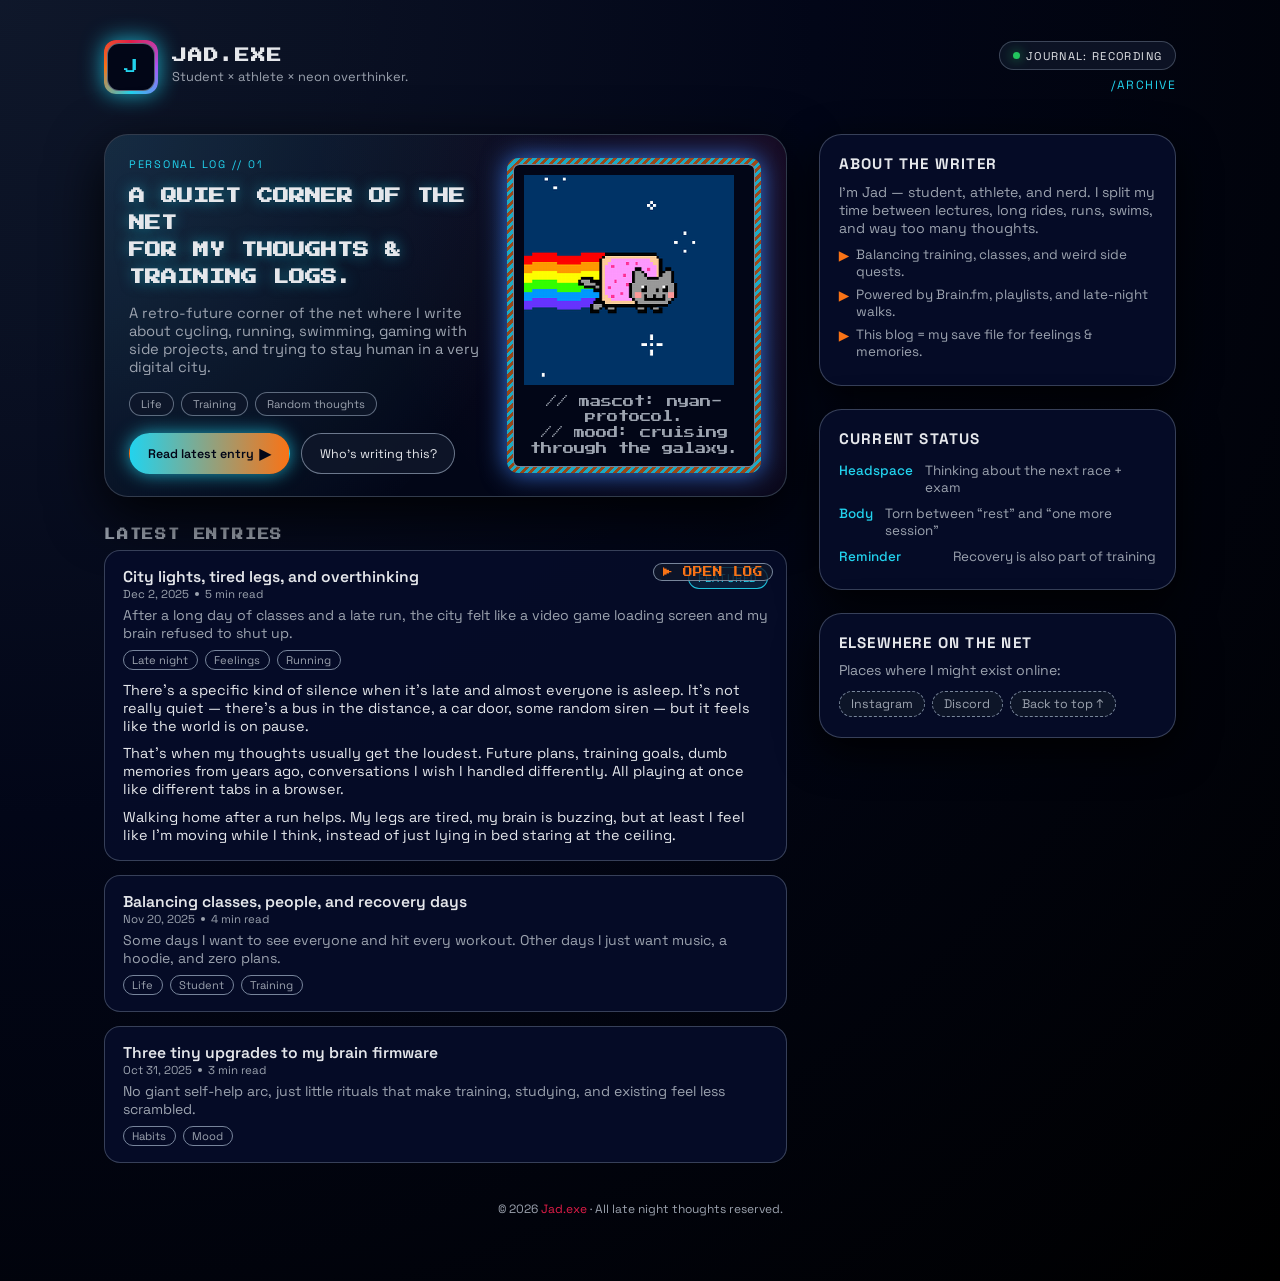
==== legacy/index.html @ fe8268d1 "Add files via upload" ====
<!DOCTYPE html>
<html lang="en">
<head>
  <meta charset="UTF-8" />
  <title>Jad.exe | Neon Journal</title>
  <meta name="viewport" content="width=device-width, initial-scale=1" />

  <!-- Retro pixel-style font -->
  <link rel="preconnect" href="https://fonts.googleapis.com">
  <link rel="preconnect" href="https://fonts.gstatic.com" crossorigin>
  <link
    href="https://fonts.googleapis.com/css2?family=Press+Start+2P&family=Space+Grotesk:wght@400;500;700&display=swap"
    rel="stylesheet"
  >

  <style>
    :root {
      --bg: #050816;
      --bg-alt: #05020f;
      --text: #e5e7eb;
      --muted: #9ca3af;
      --accent: #22d3ee;   /* cyan */
      --accent-2: #f97316; /* neon orange */
      --accent-3: #e11d48; /* magenta */
      --card: rgba(6, 12, 40, 0.96);
      --border: rgba(148, 163, 184, 0.35);
      --shadow-neon: 0 0 22px rgba(34, 211, 238, 0.8);
    }

    * {
      margin: 0;
      padding: 0;
      box-sizing: border-box;
    }

    body {
      min-height: 100vh;
      font-family: "Space Grotesk", system-ui, -apple-system, BlinkMacSystemFont,
        "Segoe UI", sans-serif;
      background: radial-gradient(circle at 0% 0%, #0f172a 0, #020617 45%, #000 100%);
      color: var(--text);
      display: flex;
      justify-content: center;
      position: relative;
      overflow-x: hidden;
    }

    /* scanline overlay */
    body::before {
      content: "";
      pointer-events: none;
      position: fixed;
      inset: 0;
      background-image: linear-gradient(
        rgba(255, 255, 255, 0.03) 1px,
        transparent 1px
      );
      background-size: 100% 2px;
      mix-blend-mode: soft-light;
      opacity: 0.45;
      z-index: 0;
    }

    .page {
      position: relative;
      z-index: 1;
      width: 100%;
      max-width: 1120px;
      padding: 2.5rem 1.5rem 4rem;
    }

    header {
      display: flex;
      justify-content: space-between;
      align-items: center;
      gap: 1.5rem;
      margin-bottom: 2.5rem;
    }

    .brand {
      display: flex;
      align-items: center;
      gap: 0.9rem;
    }

    .avatar {
      width: 54px;
      height: 54px;
      border-radius: 12px;
      padding: 3px;
      background: conic-gradient(
        from 180deg,
        #22d3ee,
        #f97316,
        #e11d48,
        #a855f7,
        #22d3ee
      );
      display: flex;
      align-items: center;
      justify-content: center;
      box-shadow: var(--shadow-neon);
    }

    .avatar-inner {
      width: 100%;
      height: 100%;
      border-radius: inherit;
      background: #020617;
      border: 1px solid rgba(148, 163, 184, 0.6);
      display: flex;
      align-items: center;
      justify-content: center;
      font-family: "Press Start 2P", system-ui, sans-serif;
      font-size: 0.85rem;
      color: var(--accent);
    }

    .brand-text h1 {
      font-family: "Press Start 2P", system-ui, sans-serif;
      font-size: 0.9rem;
      letter-spacing: 0.12em;
      text-transform: uppercase;
      margin-bottom: 0.3rem;
    }

    .brand-text p {
      font-size: 0.8rem;
      color: var(--muted);
    }

    .header-right {
      display: flex;
      flex-direction: column;
      align-items: flex-end;
      gap: 0.4rem;
    }

    .status-pill {
      border-radius: 999px;
      border: 1px solid var(--border);
      padding: 0.4rem 0.8rem;
      font-size: 0.7rem;
      text-transform: uppercase;
      letter-spacing: 0.12em;
      display: inline-flex;
      align-items: center;
      gap: 0.4rem;
      background: rgba(15, 23, 42, 0.8);
    }

    .status-dot {
      width: 7px;
      height: 7px;
      border-radius: 999px;
      background: #22c55e;
      box-shadow: 0 0 12px rgba(34, 197, 94, 0.9);
    }

    .nav-link {
      font-size: 0.75rem;
      color: var(--accent);
      text-decoration: none;
      text-transform: uppercase;
      letter-spacing: 0.12em;
    }

    .nav-link:hover {
      text-decoration: underline;
    }

    main {
      display: grid;
      grid-template-columns: minmax(0, 2.1fr) minmax(0, 1.1fr);
      gap: 2rem;
      align-items: flex-start;
    }

    @media (max-width: 880px) {
      main {
        grid-template-columns: minmax(0, 1fr);
      }
      header {
        flex-direction: column;
        align-items: flex-start;
      }
      .header-right {
        align-items: flex-start;
      }
    }

    /* HERO */

    .hero {
      position: relative;
      border-radius: 1.5rem;
      border: 1px solid rgba(55, 65, 81, 0.9);
      background: radial-gradient(circle at top left, #0f172a, #020617 60%);
      padding: 1.4rem 1.5rem;
      box-shadow: 0 18px 55px rgba(0, 0, 0, 0.9);
      overflow: hidden;
      display: grid;
      grid-template-columns: minmax(0, 1.4fr) minmax(0, 1fr);
      gap: 1.3rem;
    }

    @media (max-width: 720px) {
      .hero {
        grid-template-columns: minmax(0, 1fr);
      }
    }

    .hero::before {
      content: "";
      position: absolute;
      inset: -40%;
      background:
        radial-gradient(circle at 0% 0%, rgba(56, 189, 248, 0.23), transparent 55%),
        radial-gradient(circle at 100% 0%, rgba(236, 72, 153, 0.18), transparent 55%);
      mix-blend-mode: screen;
      opacity: 0.85;
      pointer-events: none;
    }

    .hero-inner {
      position: relative;
      z-index: 1;
    }

    .hero-label {
      font-size: 0.68rem;
      letter-spacing: 0.16em;
      text-transform: uppercase;
      color: var(--accent);
      margin-bottom: 0.7rem;
    }

    .hero-title {
      font-family: "Press Start 2P", system-ui, sans-serif;
      font-size: 1rem;
      line-height: 1.7;
      text-transform: uppercase;
      margin-bottom: 0.8rem;
      text-shadow: 0 0 14px rgba(34, 211, 238, 0.5);
    }

    .hero-subtitle {
      font-size: 0.92rem;
      color: var(--muted);
      max-width: 32rem;
      margin-bottom: 1rem;
    }

    .hero-tags {
      display: flex;
      flex-wrap: wrap;
      gap: 0.4rem;
      margin-bottom: 1.1rem;
    }

    .hero-tag {
      font-size: 0.7rem;
      padding: 0.24rem 0.7rem;
      border-radius: 999px;
      border: 1px solid rgba(148, 163, 184, 0.6);
      background: rgba(15, 23, 42, 0.85);
      color: var(--muted);
    }

    .hero-cta {
      display: flex;
      flex-wrap: wrap;
      gap: 0.7rem;
    }

    .btn-primary,
    .btn-ghost {
      font-size: 0.78rem;
      padding: 0.55rem 1.1rem;
      border-radius: 999px;
      border: 1px solid rgba(148, 163, 184, 0.7);
      background: rgba(15, 23, 42, 0.9);
      color: var(--text);
      display: inline-flex;
      align-items: center;
      gap: 0.35rem;
      text-decoration: none;
      cursor: pointer;
      transition: transform 0.1s ease, box-shadow 0.1s ease, border-color 0.1s ease;
    }

    .btn-primary {
      background: linear-gradient(90deg, #22d3ee, #f97316);
      border-color: transparent;
      color: #020617;
      box-shadow: 0 0 18px rgba(34, 211, 238, 0.75);
      font-weight: 600;
    }

    .btn-primary:hover {
      transform: translateY(-1px);
      box-shadow: 0 0 26px rgba(34, 211, 238, 0.9);
    }

    .btn-ghost:hover {
      transform: translateY(-1px);
      border-color: var(--accent);
      box-shadow: 0 0 18px rgba(34, 211, 238, 0.5);
    }

    .btn-primary .chevron {
      font-size: 1rem;
    }

    /* HERO IMAGE */

    .hero-art {
      position: relative;
      z-index: 1;
      display: flex;
      align-items: center;
      justify-content: center;
    }

    .pixel-frame {
      position: relative;
      padding: 0.4rem;
      border-radius: 0.7rem;
      background: repeating-linear-gradient(
        -45deg,
        rgba(249, 115, 22, 0.6),
        rgba(249, 115, 22, 0.6) 3px,
        rgba(34, 211, 238, 0.8) 3px,
        rgba(34, 211, 238, 0.8) 6px
      );
      box-shadow: 0 0 26px rgba(59, 130, 246, 0.9);
      animation: framePulse 3.2s infinite alternate;
    }

    .pixel-frame-inner {
      border-radius: 0.4rem;
      background: #020617;
      padding: 0.6rem;
      border: 1px solid rgba(148, 163, 184, 0.8);
    }

    .pixel-frame img {
      display: block;
      width: 210px;
      height: 210px;
      image-rendering: pixelated;
    }

    .pixel-caption {
      margin-top: 0.55rem;
      font-size: 0.7rem;
      text-align: center;
      color: var(--muted);
      font-family: "Press Start 2P", system-ui, sans-serif;
      line-height: 1.4;
    }

    @keyframes framePulse {
      from {
        transform: translateY(2px);
        box-shadow: 0 0 16px rgba(34, 211, 238, 0.65);
      }
      to {
        transform: translateY(-2px);
        box-shadow: 0 0 30px rgba(236, 72, 153, 0.9);
      }
    }

    /* POSTS */

    .section-title {
      margin: 2rem 0 0.6rem;
      font-family: "Press Start 2P", system-ui, sans-serif;
      font-size: 0.7rem;
      text-transform: uppercase;
      letter-spacing: 0.16em;
      color: var(--muted);
    }

    .posts {
      display: flex;
      flex-direction: column;
      gap: 0.9rem;
    }

    .post {
      position: relative;
      border-radius: 1rem;
      border: 1px solid var(--border);
      background: var(--card);
      padding: 1rem 1.1rem;
      cursor: pointer;
      transition: transform 0.12s ease, box-shadow 0.12s ease,
        border-color 0.12s ease;
      overflow: hidden;
    }

    .post::before {
      content: "";
      position: absolute;
      inset: 0;
      background: linear-gradient(
        90deg,
        transparent,
        rgba(56, 189, 248, 0.12),
        transparent
      );
      opacity: 0;
      pointer-events: none;
      transition: opacity 0.12s ease;
    }

    .post:hover {
      transform: translateY(-2px);
      border-color: rgba(56, 189, 248, 0.8);
      box-shadow: 0 16px 40px rgba(15, 23, 42, 0.85);
    }

    .post:hover::before {
      opacity: 1;
    }

    .post-header {
      display: flex;
      justify-content: space-between;
      align-items: flex-start;
      gap: 0.8rem;
      margin-bottom: 0.3rem;
    }

    .post-title {
      font-size: 0.98rem;
      font-weight: 600;
    }

    .post-meta {
      font-size: 0.72rem;
      color: var(--muted);
      display: flex;
      flex-wrap: wrap;
      gap: 0.4rem;
      align-items: center;
    }

    .post-meta-dot {
      width: 4px;
      height: 4px;
      border-radius: 999px;
      background: var(--muted);
    }

    .pill {
      font-size: 0.7rem;
      padding: 0.18rem 0.6rem;
      border-radius: 999px;
      background: rgba(34, 211, 238, 0.1);
      border: 1px solid rgba(34, 211, 238, 0.9);
      color: var(--accent);
      text-transform: uppercase;
      letter-spacing: 0.08em;
    }

    .post-excerpt {
      font-size: 0.88rem;
      color: var(--muted);
      margin-top: 0.25rem;
    }

    .post-tags {
      display: flex;
      flex-wrap: wrap;
      gap: 0.4rem;
      margin-top: 0.5rem;
    }

    .post-tag {
      font-size: 0.7rem;
      padding: 0.12rem 0.55rem;
      border-radius: 999px;
      border: 1px solid rgba(148, 163, 184, 0.8);
      color: var(--muted);
    }

    .post-body {
      margin-top: 0.7rem;
      font-size: 0.9rem;
      color: var(--text);
      display: none;
    }

    .post-body p + p {
      margin-top: 0.6rem;
    }

    .post-body ul {
      margin: 0.4rem 0 0 1.1rem;
      list-style: square;
      font-size: 0.9rem;
    }

    .post.open .post-body {
      display: block;
    }

    .post.open::after {
      content: "▶ OPEN LOG";
      position: absolute;
      top: 0.75rem;
      right: 0.8rem;
      font-size: 0.6rem;
      font-family: "Press Start 2P", system-ui, sans-serif;
      padding: 0.2rem 0.55rem;
      border-radius: 999px;
      background: rgba(15, 23, 42, 0.8);
      border: 1px solid rgba(148, 163, 184, 0.8);
      color: var(--accent-2);
    }

    /* SIDEBAR */

    aside {
      position: sticky;
      top: 1.5rem;
      align-self: flex-start;
    }

    @media (max-width: 880px) {
      aside {
        position: static;
      }
    }

    .card {
      background: var(--card);
      border-radius: 1.4rem;
      border: 1px solid var(--border);
      padding: 1.2rem 1.2rem 1.25rem;
      margin-bottom: 1.4rem;
      box-shadow: 0 14px 40px rgba(0, 0, 0, 0.9);
    }

    .card h2 {
      font-size: 0.95rem;
      margin-bottom: 0.6rem;
      text-transform: uppercase;
      letter-spacing: 0.08em;
    }

    .card p {
      font-size: 0.88rem;
      color: var(--muted);
    }

    .about-highlights {
      list-style: none;
      margin-top: 0.6rem;
      font-size: 0.84rem;
      color: var(--muted);
    }

    .about-highlights li {
      display: flex;
      gap: 0.4rem;
      margin-bottom: 0.35rem;
    }

    .about-highlights span.bullet {
      font-size: 0.85rem;
      color: var(--accent-2);
      margin-top: 0.06rem;
    }

    .list {
      list-style: none;
      margin-top: 0.45rem;
      font-size: 0.84rem;
      color: var(--muted);
    }

    .list li {
      display: flex;
      justify-content: space-between;
      gap: 0.8rem;
      padding: 0.28rem 0;
    }

    .list-label {
      font-weight: 500;
      color: var(--accent);
    }

    .socials {
      display: flex;
      flex-wrap: wrap;
      gap: 0.45rem;
      margin-top: 0.7rem;
    }

    .chip {
      font-size: 0.78rem;
      padding: 0.26rem 0.7rem;
      border-radius: 999px;
      border: 1px dashed rgba(148, 163, 184, 0.8);
      color: var(--muted);
      text-decoration: none;
      background: rgba(15, 23, 42, 0.9);
      transition: border-color 0.12s ease, box-shadow 0.12s ease;
    }

    .chip:hover {
      border-color: var(--accent);
      box-shadow: 0 0 15px rgba(34, 211, 238, 0.7);
    }

    footer {
      margin-top: 2.4rem;
      font-size: 0.75rem;
      color: var(--muted);
      text-align: center;
    }

    footer span.glitch {
      color: var(--accent-3);
    }
  </style>
</head>
<body>
  <div class="page">
    <header>
      <div class="brand">
        <div class="avatar">
          <div class="avatar-inner">J</div>
        </div>
        <div class="brand-text">
          <h1>Jad.exe</h1>
          <p>Student × athlete × neon overthinker.</p>
        </div>
      </div>

      <div class="header-right">
        <div class="status-pill">
          <span class="status-dot"></span>
          <span>Journal: Recording</span>
        </div>
        <a href="archive.html" class="nav-link">/archive</a>
      </div>
    </header>

    <main>
      <!-- LEFT: HERO + POSTS -->
      <section aria-label="Main content">
        <section class="hero" id="top">
          <div class="hero-inner">
            <p class="hero-label">Personal log // 01</p>
            <h2 class="hero-title">
              A quiet corner of the net<br />for my thoughts &amp; training logs.
            </h2>
            <p class="hero-subtitle">
              A retro-future corner of the net where I write about cycling,
              running, swimming, gaming with side projects, and trying to stay
              human in a very digital city.
            </p>

            <div class="hero-tags">
              <span class="hero-tag">Life</span>
              <span class="hero-tag">Training</span>
              <span class="hero-tag">Random thoughts</span>
            </div>

            <div class="hero-cta">
              <a href="#latest" class="btn-primary">
                <span>Read latest entry</span>
                <span class="chevron">▶</span>
              </a>
              <a href="#about" class="btn-ghost">
                <span>Who’s writing this?</span>
              </a>
            </div>
          </div>

          <div class="hero-art">
            <div class="pixel-frame">
              <div class="pixel-frame-inner">
                <!-- MAIN CAT IMAGE -->
                <img src="nyan_cat.png" alt="Pixel cat flying through space" />
                <div class="pixel-caption">
                  // mascot: nyan-protocol.<br />
                  // mood: cruising through the galaxy.
                </div>
              </div>
            </div>
          </div>
        </section>

        <h3 class="section-title" id="latest">Latest entries</h3>

        <section class="posts">
          <!-- POST 1 -->
          <article class="post open">
            <div class="post-header">
              <div>
                <h4 class="post-title">City lights, tired legs, and overthinking</h4>
                <div class="post-meta">
                  <span>Dec 2, 2025</span>
                  <span class="post-meta-dot"></span>
                  <span>5 min read</span>
                </div>
              </div>
              <span class="pill">Featured</span>
            </div>
            <p class="post-excerpt">
              After a long day of classes and a late run, the city felt like a
              video game loading screen and my brain refused to shut up.
            </p>
            <div class="post-tags">
              <span class="post-tag">Late night</span>
              <span class="post-tag">Feelings</span>
              <span class="post-tag">Running</span>
            </div>
            <div class="post-body">
              <p>
                There’s a specific kind of silence when it’s late and almost
                everyone is asleep. It’s not really quiet — there’s a bus in the
                distance, a car door, some random siren — but it feels like the
                world is on pause.
              </p>
              <p>
                That’s when my thoughts usually get the loudest. Future plans,
                training goals, dumb memories from years ago, conversations I
                wish I handled differently. All playing at once like different
                tabs in a browser.
              </p>
              <p>
                Walking home after a run helps. My legs are tired, my brain is
                buzzing, but at least I feel like I’m moving while I think,
                instead of just lying in bed staring at the ceiling.
              </p>
            </div>
          </article>

          <!-- POST 2 -->
          <article class="post">
            <div class="post-header">
              <div>
                <h4 class="post-title">Balancing classes, people, and recovery days</h4>
                <div class="post-meta">
                  <span>Nov 20, 2025</span>
                  <span class="post-meta-dot"></span>
                  <span>4 min read</span>
                </div>
              </div>
            </div>
            <p class="post-excerpt">
              Some days I want to see everyone and hit every workout. Other days
              I just want music, a hoodie, and zero plans.
            </p>
            <div class="post-tags">
              <span class="post-tag">Life</span>
              <span class="post-tag">Student</span>
              <span class="post-tag">Training</span>
            </div>
            <div class="post-body">
              <p>
                I’m still figuring out how much social and training energy I
                actually have. I love my people and I love pushing myself, but
                I also really need time where nobody needs anything from me.
              </p>
              <p>
                Lately I’ve been trying a simple rule: one “full” day, one
                “soft” day. Full days are for classes, workouts, plans, being
                around people. Soft days are for slow mornings, games,
                journaling, or doing nothing on purpose.
              </p>
              <p>
                It sounds small, but it helps me say “no” without feeling guilty
                and say “yes” when I actually have the energy to show up.
              </p>
            </div>
          </article>

          <!-- POST 3 -->
          <article class="post">
            <div class="post-header">
              <div>
                <h4 class="post-title">Three tiny upgrades to my brain firmware</h4>
                <div class="post-meta">
                  <span>Oct 31, 2025</span>
                  <span class="post-meta-dot"></span>
                  <span>3 min read</span>
                </div>
              </div>
            </div>
            <p class="post-excerpt">
              No giant self-help arc, just little rituals that make training,
              studying, and existing feel less scrambled.
            </p>
            <div class="post-tags">
              <span class="post-tag">Habits</span>
              <span class="post-tag">Mood</span>
            </div>
            <div class="post-body">
              <p>
                Instead of trying to “reboot my life”, I patched a few tiny
                glitches. Nothing dramatic, just small things that make days
                smoother.
              </p>
              <ul>
                <li>Putting on Brain.fm when I need to focus instead of random playlists.</li>
                <li>A 10-minute walk after long screen time or hard training.</li>
                <li>A rough shutdown time for devices most nights.</li>
              </ul>
              <p>
                None of these fix everything, but they give the day a start,
                a middle, and an end. That already feels like an upgrade.
              </p>
            </div>
          </article>
        </section>
      </section>

      <!-- RIGHT: SIDEBAR -->
      <aside aria-label="Sidebar">
        <section class="card" id="about">
          <h2>About the writer</h2>
          <p>
            I’m Jad — student, athlete, and nerd. I split my time between
            lectures, long rides, runs, swims, and way too many thoughts.
          </p>
          <ul class="about-highlights">
            <li>
              <span class="bullet">▶</span>
              <span>Balancing training, classes, and weird side quests.</span>
            </li>
            <li>
              <span class="bullet">▶</span>
              <span>Powered by Brain.fm, playlists, and late-night walks.</span>
            </li>
            <li>
              <span class="bullet">▶</span>
              <span>This blog = my save file for feelings &amp; memories.</span>
            </li>
          </ul>
        </section>

        <section class="card">
          <h2>Current status</h2>
          <ul class="list">
            <li>
              <span class="list-label">Headspace</span>
              <span>Thinking about the next race + exam</span>
            </li>
            <li>
              <span class="list-label">Body</span>
              <span>Torn between “rest” and “one more session”</span>
            </li>
            <li>
              <span class="list-label">Reminder</span>
              <span>Recovery is also part of training</span>
            </li>
          </ul>
        </section>

        <section class="card">
          <h2>Elsewhere on the net</h2>
          <p>Places where I might exist online:</p>
          <div class="socials">
            <!-- replace # with your actual links -->
            <a href="https://www.instagram.com/pyjamathlete/" class="chip">Instagram</a>
            <a href="https://discord.gg/RQPpyBXb" class="chip">Discord</a>
            <a href="#top" class="chip">Back to top ↑</a>
          </div>
        </section>
      </aside>
    </main>

    <footer>
      <p>
        © <span id="year"></span> <span class="glitch">Jad.exe</span> ·
        All late night thoughts reserved.
      </p>
    </footer>
  </div>

  <script>
    // footer year
    document.getElementById("year").textContent = new Date().getFullYear();

    // expand / collapse posts
    const posts = document.querySelectorAll(".post");
    posts.forEach((post) => {
      post.addEventListener("click", (e) => {
        const tag = e.target.tagName.toLowerCase();
        if (tag === "a" || tag === "button") return;
        post.classList.toggle("open");
      });
    });
  </script>
</body>
</html>
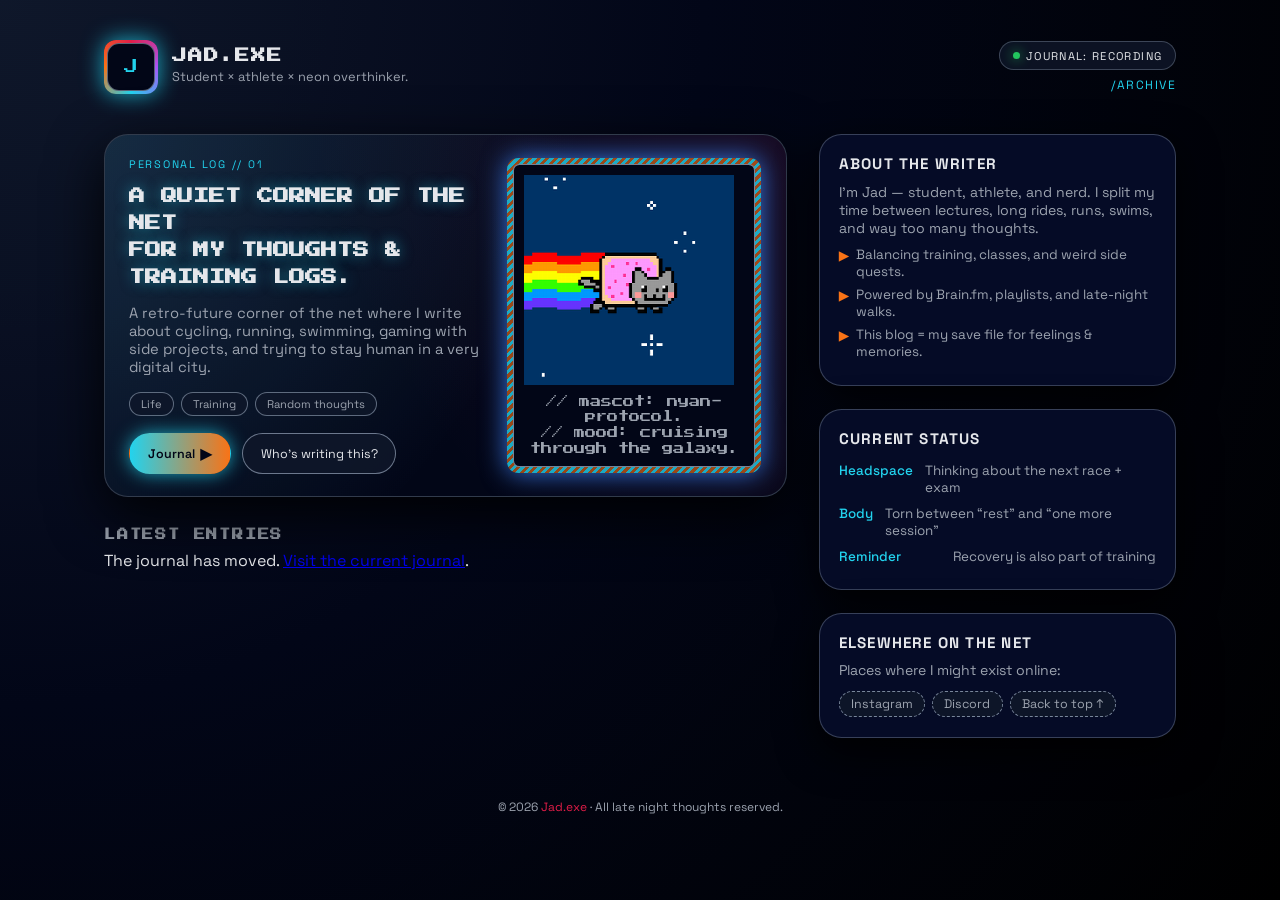
==== commit cc8041fb: "Add files via upload" ====
--- a/legacy/index.html
+++ b/legacy/index.html
@@ -674,7 +674,7 @@
 
             <div class="hero-cta">
               <a href="#latest" class="btn-primary">
-                <span>Read latest entry</span>
+                <span>Journal</span>
                 <span class="chevron">▶</span>
               </a>
               <a href="#about" class="btn-ghost">
@@ -699,128 +699,7 @@
 
         <h3 class="section-title" id="latest">Latest entries</h3>
 
-        <section class="posts">
-          <!-- POST 1 -->
-          <article class="post open">
-            <div class="post-header">
-              <div>
-                <h4 class="post-title">City lights, tired legs, and overthinking</h4>
-                <div class="post-meta">
-                  <span>Dec 2, 2025</span>
-                  <span class="post-meta-dot"></span>
-                  <span>5 min read</span>
-                </div>
-              </div>
-              <span class="pill">Featured</span>
-            </div>
-            <p class="post-excerpt">
-              After a long day of classes and a late run, the city felt like a
-              video game loading screen and my brain refused to shut up.
-            </p>
-            <div class="post-tags">
-              <span class="post-tag">Late night</span>
-              <span class="post-tag">Feelings</span>
-              <span class="post-tag">Running</span>
-            </div>
-            <div class="post-body">
-              <p>
-                There’s a specific kind of silence when it’s late and almost
-                everyone is asleep. It’s not really quiet — there’s a bus in the
-                distance, a car door, some random siren — but it feels like the
-                world is on pause.
-              </p>
-              <p>
-                That’s when my thoughts usually get the loudest. Future plans,
-                training goals, dumb memories from years ago, conversations I
-                wish I handled differently. All playing at once like different
-                tabs in a browser.
-              </p>
-              <p>
-                Walking home after a run helps. My legs are tired, my brain is
-                buzzing, but at least I feel like I’m moving while I think,
-                instead of just lying in bed staring at the ceiling.
-              </p>
-            </div>
-          </article>
-
-          <!-- POST 2 -->
-          <article class="post">
-            <div class="post-header">
-              <div>
-                <h4 class="post-title">Balancing classes, people, and recovery days</h4>
-                <div class="post-meta">
-                  <span>Nov 20, 2025</span>
-                  <span class="post-meta-dot"></span>
-                  <span>4 min read</span>
-                </div>
-              </div>
-            </div>
-            <p class="post-excerpt">
-              Some days I want to see everyone and hit every workout. Other days
-              I just want music, a hoodie, and zero plans.
-            </p>
-            <div class="post-tags">
-              <span class="post-tag">Life</span>
-              <span class="post-tag">Student</span>
-              <span class="post-tag">Training</span>
-            </div>
-            <div class="post-body">
-              <p>
-                I’m still figuring out how much social and training energy I
-                actually have. I love my people and I love pushing myself, but
-                I also really need time where nobody needs anything from me.
-              </p>
-              <p>
-                Lately I’ve been trying a simple rule: one “full” day, one
-                “soft” day. Full days are for classes, workouts, plans, being
-                around people. Soft days are for slow mornings, games,
-                journaling, or doing nothing on purpose.
-              </p>
-              <p>
-                It sounds small, but it helps me say “no” without feeling guilty
-                and say “yes” when I actually have the energy to show up.
-              </p>
-            </div>
-          </article>
-
-          <!-- POST 3 -->
-          <article class="post">
-            <div class="post-header">
-              <div>
-                <h4 class="post-title">Three tiny upgrades to my brain firmware</h4>
-                <div class="post-meta">
-                  <span>Oct 31, 2025</span>
-                  <span class="post-meta-dot"></span>
-                  <span>3 min read</span>
-                </div>
-              </div>
-            </div>
-            <p class="post-excerpt">
-              No giant self-help arc, just little rituals that make training,
-              studying, and existing feel less scrambled.
-            </p>
-            <div class="post-tags">
-              <span class="post-tag">Habits</span>
-              <span class="post-tag">Mood</span>
-            </div>
-            <div class="post-body">
-              <p>
-                Instead of trying to “reboot my life”, I patched a few tiny
-                glitches. Nothing dramatic, just small things that make days
-                smoother.
-              </p>
-              <ul>
-                <li>Putting on Brain.fm when I need to focus instead of random playlists.</li>
-                <li>A 10-minute walk after long screen time or hard training.</li>
-                <li>A rough shutdown time for devices most nights.</li>
-              </ul>
-              <p>
-                None of these fix everything, but they give the day a start,
-                a middle, and an end. That already feels like an upgrade.
-              </p>
-            </div>
-          </article>
-        </section>
+        <section class="posts"><p>The journal has moved. <a href="../journal.html">Visit the current journal</a>.</p></section>
       </section>
 
       <!-- RIGHT: SIDEBAR -->
